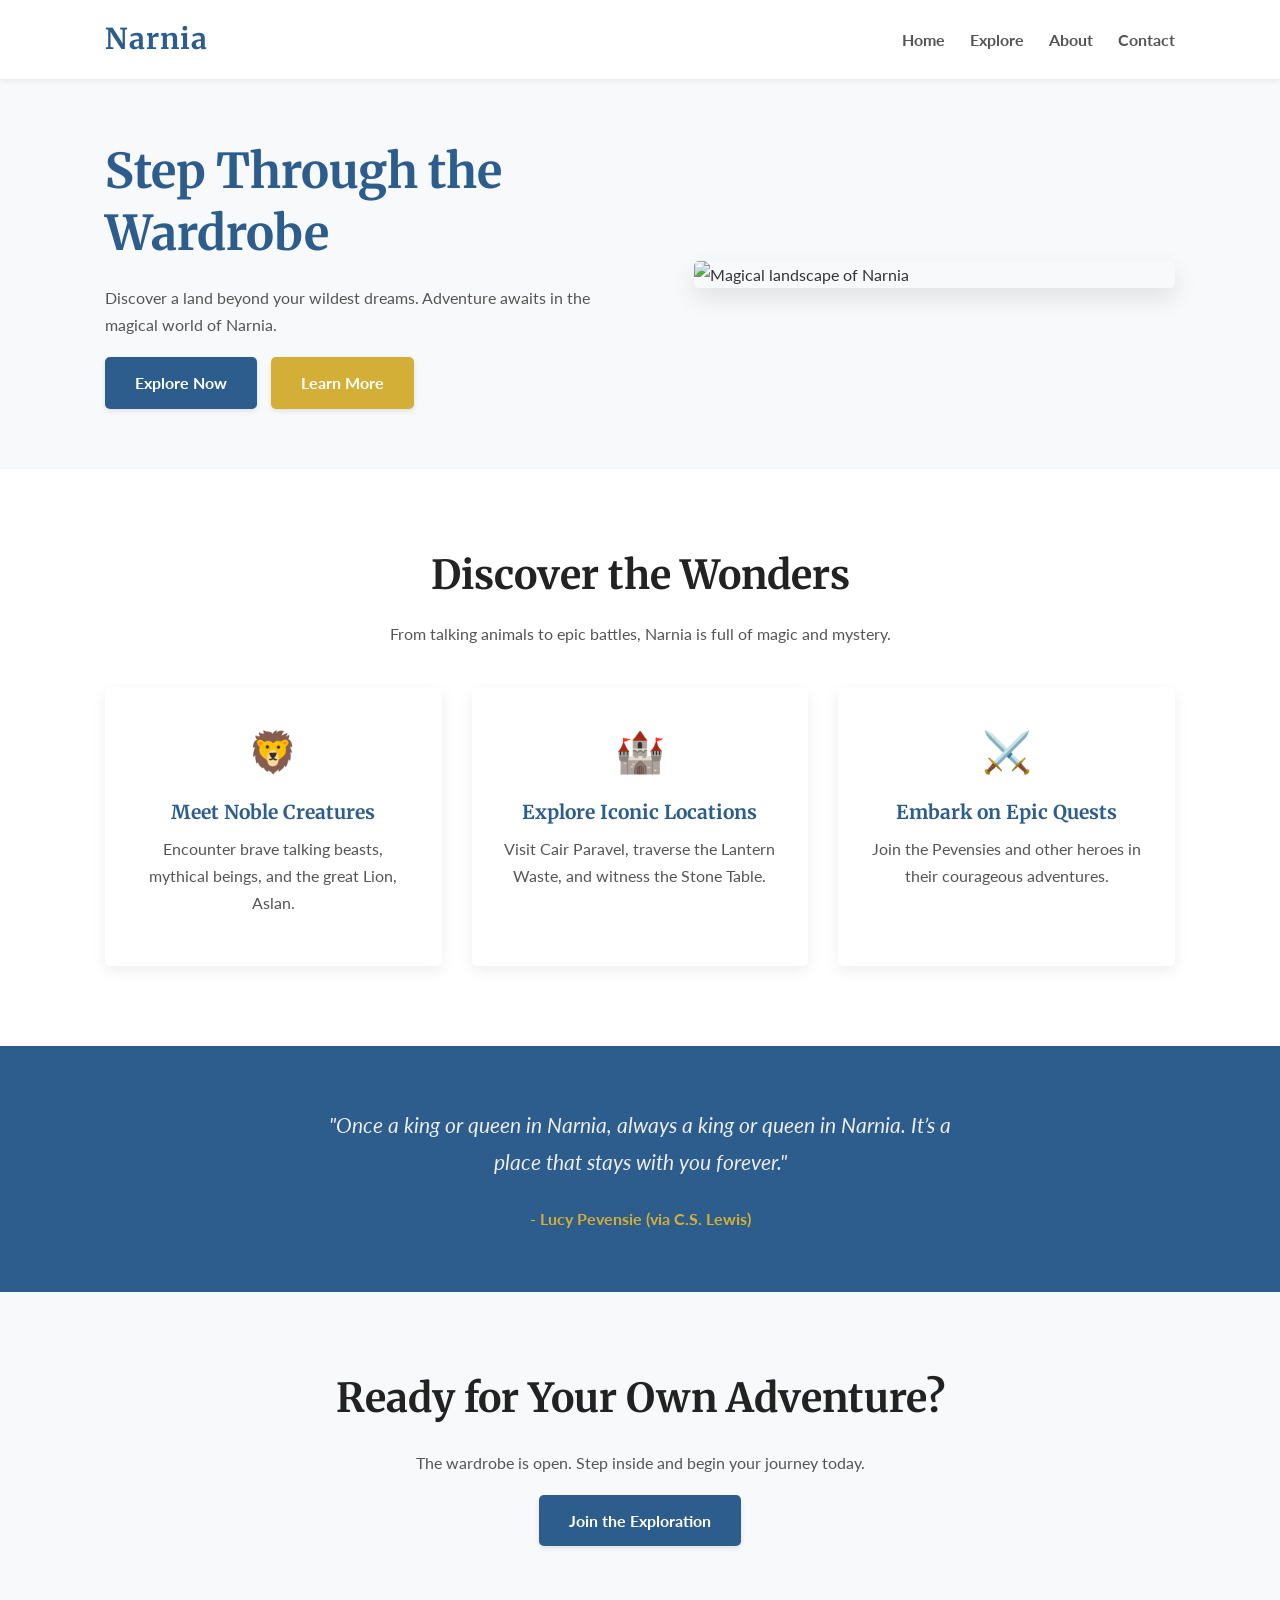
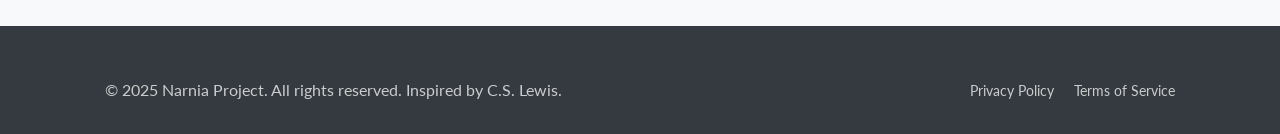
==== index.html @ adecb91d "update" ====
<!DOCTYPE html>
<html lang="en">
<head>
    <meta charset="UTF-8">
    <meta name="viewport" content="width=device-width, initial-scale=1.0">
    <title>Welcome to Narnia - Explore the Magic</title>

    <!-- Google Fonts -->
    <link rel="preconnect" href="https://fonts.googleapis.com">
    <link rel="preconnect" href="https://fonts.gstatic.com" crossorigin>
    <link href="https://fonts.googleapis.com/css2?family=Lato:wght@400;700&family=Merriweather:wght@400;700&display=swap" rel="stylesheet">

    <style>
        /* --- CSS Variables --- */
        :root {
            --primary-color: #2c5d8d; /* A deeper blue */
            --secondary-color: #d4af37; /* Gold accent */
            --light-bg: #f8f9fa;
            --dark-bg: #343a40;
            --text-color: #333;
            --light-text: #f8f9fa;
            --heading-font: 'Merriweather', serif;
            --body-font: 'Lato', sans-serif;
            --container-width: 1100px;
            --border-radius: 5px;
        }

        /* --- Basic Reset & Setup --- */
        * {
            margin: 0;
            padding: 0;
            box-sizing: border-box;
        }

        body {
            font-family: var(--body-font);
            line-height: 1.7;
            color: var(--text-color);
            background-color: #fff; /* Changed default bg to white */
        }

        .container {
            width: 90%;
            max-width: var(--container-width);
            margin: 0 auto;
            padding: 0 15px; /* Add some padding */
        }

        a {
            text-decoration: none;
            color: var(--primary-color);
            transition: color 0.3s ease;
        }
        a:hover {
            color: var(--secondary-color);
        }

        ul {
            list-style: none;
        }

        img {
            max-width: 100%;
            height: auto;
            display: block;
        }

        h1, h2, h3, h4 {
            margin-bottom: 1.2rem;
            font-family: var(--heading-font);
            font-weight: 700;
            line-height: 1.3;
            color: #222; /* Slightly darker headings */
        }

        h1 { font-size: 3rem; }
        h2 { font-size: 2.5rem; }
        h3 { font-size: 1.7rem; }
        h4 { font-size: 1.2rem; }

        p {
            margin-bottom: 1.2rem;
            color: #555;
        }

        .section {
            padding: 80px 0;
        }
        .section-bg {
            background-color: var(--light-bg);
        }

        /* --- Utility Classes --- */
        .text-center {
            text-align: center;
        }
        .text-light {
            color: var(--light-text) !important; /* Override other color rules */
        }
        .text-light p {
             color: #ddd; /* Lighter paragraph text on dark bg */
        }

        /* --- Buttons --- */
        .btn {
            display: inline-block;
            padding: 12px 30px;
            border: none;
            border-radius: var(--border-radius);
            cursor: pointer;
            text-align: center;
            font-weight: bold;
            font-size: 1rem;
            transition: background-color 0.3s ease, transform 0.2s ease, box-shadow 0.3s ease;
            box-shadow: 0 2px 5px rgba(0,0,0,0.1);
        }

        .btn-primary {
            background-color: var(--primary-color);
            color: #fff;
        }
        .btn-primary:hover {
            background-color: #1e4872; /* Darker shade of primary */
            color: #fff;
            transform: translateY(-2px);
            box-shadow: 0 4px 10px rgba(0,0,0,0.15);
        }

        .btn-secondary {
            background-color: var(--secondary-color);
            color: #fff;
        }
        .btn-secondary:hover {
            background-color: #b89b2e; /* Darker shade of secondary */
            color: #fff;
            transform: translateY(-2px);
            box-shadow: 0 4px 10px rgba(0,0,0,0.15);
        }


        /* --- Header --- */
        .header {
            background-color: #fff;
            padding: 15px 0;
            border-bottom: 1px solid #eee;
            position: sticky;
            top: 0;
            z-index: 1000;
            box-shadow: 0 2px 5px rgba(0,0,0,0.05);
        }

        .header .container { /* Target container specifically within header */
            display: flex;
            justify-content: space-between;
            align-items: center;
        }

        .logo {
            font-size: 1.8rem;
            font-weight: bold;
            font-family: var(--heading-font);
            color: var(--primary-color);
            letter-spacing: 1px;
        }

        .main-nav ul {
            display: flex;
        }

        .main-nav li {
            margin-left: 25px;
        }

        .main-nav a {
            color: #555;
            font-weight: bold;
            padding: 5px 0;
            position: relative; /* For underline effect */
        }

        .main-nav a::after { /* Underline hover effect */
            content: '';
            position: absolute;
            width: 0;
            height: 2px;
            bottom: -3px;
            left: 0;
            background-color: var(--primary-color);
            transition: width 0.3s ease;
        }

        .main-nav a:hover {
            color: var(--primary-color);
        }
        .main-nav a:hover::after {
            width: 100%;
        }

        /* --- Hero Section --- */
        .hero-section {
            background-color: var(--light-bg); /* Light background for contrast */
            padding: 60px 0;
            text-align: left;
        }
        .hero-container {
            display: flex;
            align-items: center;
            justify-content: space-between;
            gap: 50px; /* Increased gap */
        }
        .hero-content {
            flex: 1; /* Allow content to take available space */
            max-width: 50%;
        }
        .hero-content h1 {
             color: var(--primary-color); /* Make heading stand out */
        }
        .hero-visual {
            flex: 1;
            max-width: 45%;
            border-radius: var(--border-radius);
            overflow: hidden; /* Ensure image respects border radius */
            box-shadow: 0 10px 25px rgba(0,0,0,0.1);
        }
        .hero-visual img {
             width: 100%;
             height: auto;
             object-fit: cover; /* Cover the area nicely */
        }

        /* --- Features Section --- */
        .features-section {
            padding: 80px 0;
        }
        .features-grid {
            display: grid;
            grid-template-columns: repeat(auto-fit, minmax(250px, 1fr)); /* Responsive grid */
            gap: 30px;
            margin-top: 40px;
        }
        .feature-item {
            background-color: #fff;
            padding: 30px;
            border-radius: var(--border-radius);
            box-shadow: 0 5px 15px rgba(0,0,0,0.07);
            text-align: center;
            transition: transform 0.3s ease, box-shadow 0.3s ease;
        }
        .feature-item:hover {
            transform: translateY(-5px);
            box-shadow: 0 8px 20px rgba(0,0,0,0.1);
        }
        .feature-icon { /* Placeholder for icon */
            font-size: 2.5rem;
            color: var(--primary-color);
            margin-bottom: 15px;
            /* Replace with actual icons (e.g., Font Awesome <i> tags) */
        }
        .feature-item h4 {
            margin-bottom: 10px;
            color: var(--primary-color);
        }

        /* --- Testimonial Section --- */
        .testimonial-section {
            background-color: var(--primary-color);
            color: var(--light-text);
            padding: 60px 0;
            text-align: center;
        }
        .testimonial-content {
            max-width: 700px;
            margin: 0 auto;
        }
        .testimonial-content p {
            font-size: 1.3rem;
            font-style: italic;
            margin-bottom: 1.5rem;
            color: #eee; /* Slightly lighter than default light text */
            line-height: 1.8;
        }
        .testimonial-content cite {
            display: block;
            margin-top: 10px;
            font-style: normal;
            font-size: 1rem;
            font-weight: bold;
            color: var(--secondary-color); /* Use accent color */
        }

        /* --- Call to Action (CTA) Section --- */
        .cta-section {
            padding: 80px 0;
            text-align: center;
            background-color: var(--light-bg);
        }
        .cta-section h2 {
             margin-bottom: 25px;
        }


        /* --- Footer --- */
        .footer {
            padding: 50px 0 30px 0;
            background-color: var(--dark-bg);
            color: var(--light-text);
        }
        .footer .container {
            display: flex;
            justify-content: space-between;
            align-items: center;
            flex-wrap: wrap;
            gap: 20px;
        }
        .footer p {
            color: #ccc; /* Lighter grey for footer text */
            margin: 0;
        }
        .footer-links ul {
            display: flex;
        }
        .footer-links li {
            margin-left: 20px;
        }
        .footer-links a {
            color: #ccc;
            font-size: 0.9rem;
        }
        .footer-links a:hover {
            color: var(--secondary-color);
        }

        /* --- Responsiveness --- */
        @media (max-width: 992px) {
            h1 { font-size: 2.5rem; }
            h2 { font-size: 2rem; }
            .container { width: 95%; }
            .hero-content, .hero-visual {
                max-width: 100%;
                flex-basis: 100%; /* Ensure they stack */
            }
             .hero-visual {
                margin-top: 30px; /* Add space when stacked */
             }
        }

        @media (max-width: 768px) {
            .section { padding: 60px 0; }
            h1 { font-size: 2.2rem; }
            h2 { font-size: 1.8rem; }

            .header .container {
                 flex-direction: column;
                 gap: 10px;
            }
            .main-nav ul {
                 margin-top: 10px;
                 justify-content: center; /* Center nav items */
            }
             .main-nav li {
                margin-left: 15px;
                margin-right: 15px; /* Add right margin for spacing */
             }

            .hero-container {
                flex-direction: column;
                text-align: center; /* Center text when stacked */
            }
            .hero-content {
                 max-width: 100%;
            }

            .features-grid {
                grid-template-columns: 1fr; /* Stack feature items */
            }

            .footer .container {
                flex-direction: column;
                text-align: center;
                gap: 15px;
            }
            .footer-links ul {
                justify-content: center;
                 margin-top: 10px;
            }
             .footer-links li {
                 margin-left: 10px;
                 margin-right: 10px;
             }
        }

         @media (max-width: 576px) {
              body { font-size: 15px; } /* Adjust base font size */
              h1 { font-size: 2rem; }
              h2 { font-size: 1.6rem; }
              h3 { font-size: 1.4rem; }
              .btn {
                   padding: 10px 20px;
                   font-size: 0.9rem;
              }
              .main-nav li {
                    margin-left: 10px;
                    margin-right: 10px;
              }
         }

    </style>
</head>
<body>

    <!-- Header -->
    <header class="header">
        <div class="container">
            <a href="#" class="logo">Narnia</a>
            <nav class="main-nav">
                <ul>
                    <li><a href="#home">Home</a></li>
                    <li><a href="#features">Explore</a></li>
                    <li><a href="#about">About</a></li> <!-- Added About Link -->
                    <li><a href="#contact">Contact</a></li>
                </ul>
            </nav>
        </div>
    </header>

    <!-- Hero Section -->
    <section id="home" class="hero-section">
        <div class="container hero-container">
            <div class="hero-content">
                <h1>Step Through the Wardrobe</h1>
                <p>Discover a land beyond your wildest dreams. Adventure awaits in the magical world of Narnia.</p>
                <a href="#features" class="btn btn-primary">Explore Now</a>
                <a href="#about" class="btn btn-secondary" style="margin-left: 10px;">Learn More</a> <!-- Added secondary button -->
            </div>
            <div class="hero-visual">
                <!-- IMPORTANT: Replace this placeholder with your actual Narnia-themed image -->
                <img src="https://i.pinimg.com/736x/f9/62/e6/f962e6d13e5e8ff2f161b519731a56af.jpg" alt="Magical landscape of Narnia">
            </div>
        </div>
    </section>

    <!-- Features Section -->
    <section id="features" class="features-section section">
        <div class="container text-center">
            <h2>Discover the Wonders</h2>
            <p>From talking animals to epic battles, Narnia is full of magic and mystery.</p>
            <div class="features-grid">
                <div class="feature-item">
                    <div class="feature-icon">🦁</div> <!-- Placeholder icon -->
                    <h4>Meet Noble Creatures</h4>
                    <p>Encounter brave talking beasts, mythical beings, and the great Lion, Aslan.</p>
                </div>
                <div class="feature-item">
                    <div class="feature-icon">🏰</div> <!-- Placeholder icon -->
                    <h4>Explore Iconic Locations</h4>
                    <p>Visit Cair Paravel, traverse the Lantern Waste, and witness the Stone Table.</p>
                </div>
                <div class="feature-item">
                    <div class="feature-icon">⚔️</div> <!-- Placeholder icon -->
                    <h4>Embark on Epic Quests</h4>
                    <p>Join the Pevensies and other heroes in their courageous adventures.</p>
                </div>
            </div>
        </div>
    </section>

    <!-- Testimonial Section -->
    <section id="about" class="testimonial-section section"> <!-- Added ID for nav -->
        <div class="container testimonial-content">
            <p>"Once a king or queen in Narnia, always a king or queen in Narnia. It’s a place that stays with you forever."</p>
            <cite>- Lucy Pevensie (via C.S. Lewis)</cite> <!-- More thematic quote -->
        </div>
    </section>

     <!-- Call to Action Section -->
    <section id="contact" class="cta-section section section-bg"> <!-- Added ID for nav -->
        <div class="container text-center">
            <h2>Ready for Your Own Adventure?</h2>
            <p>The wardrobe is open. Step inside and begin your journey today.</p>
            <a href="#" class="btn btn-primary btn-lg">Join the Exploration</a> <!-- Larger button maybe? -->
        </div>
    </section>


    <!-- Footer -->
    <footer class="footer">
        <div class="container">
            <p>© 2025 Narnia Project. All rights reserved. Inspired by C.S. Lewis.</p>
            <div class="footer-links">
                 <ul>
                    <li><a href="#">Privacy Policy</a></li>
                    <li><a href="#">Terms of Service</a></li>
                </ul>
            </div>
        </div>
    </footer>

</body>
</html>
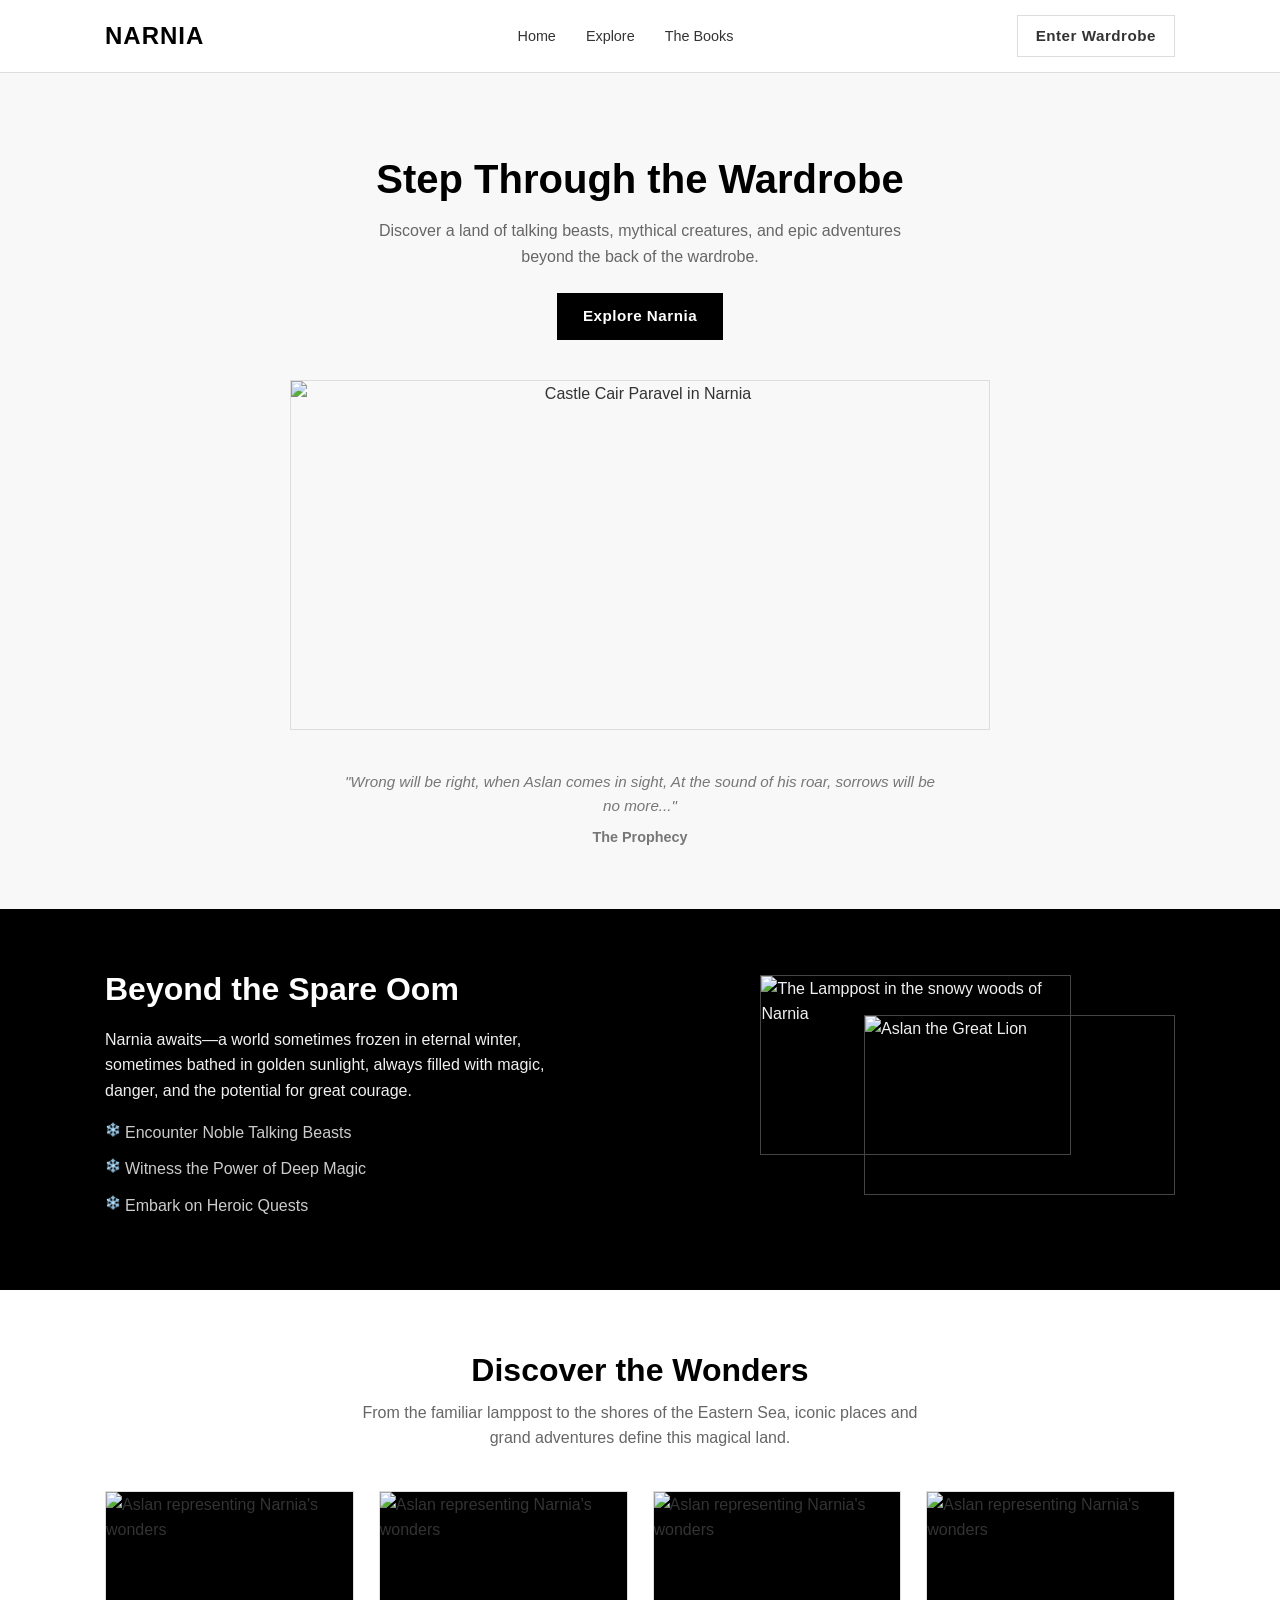
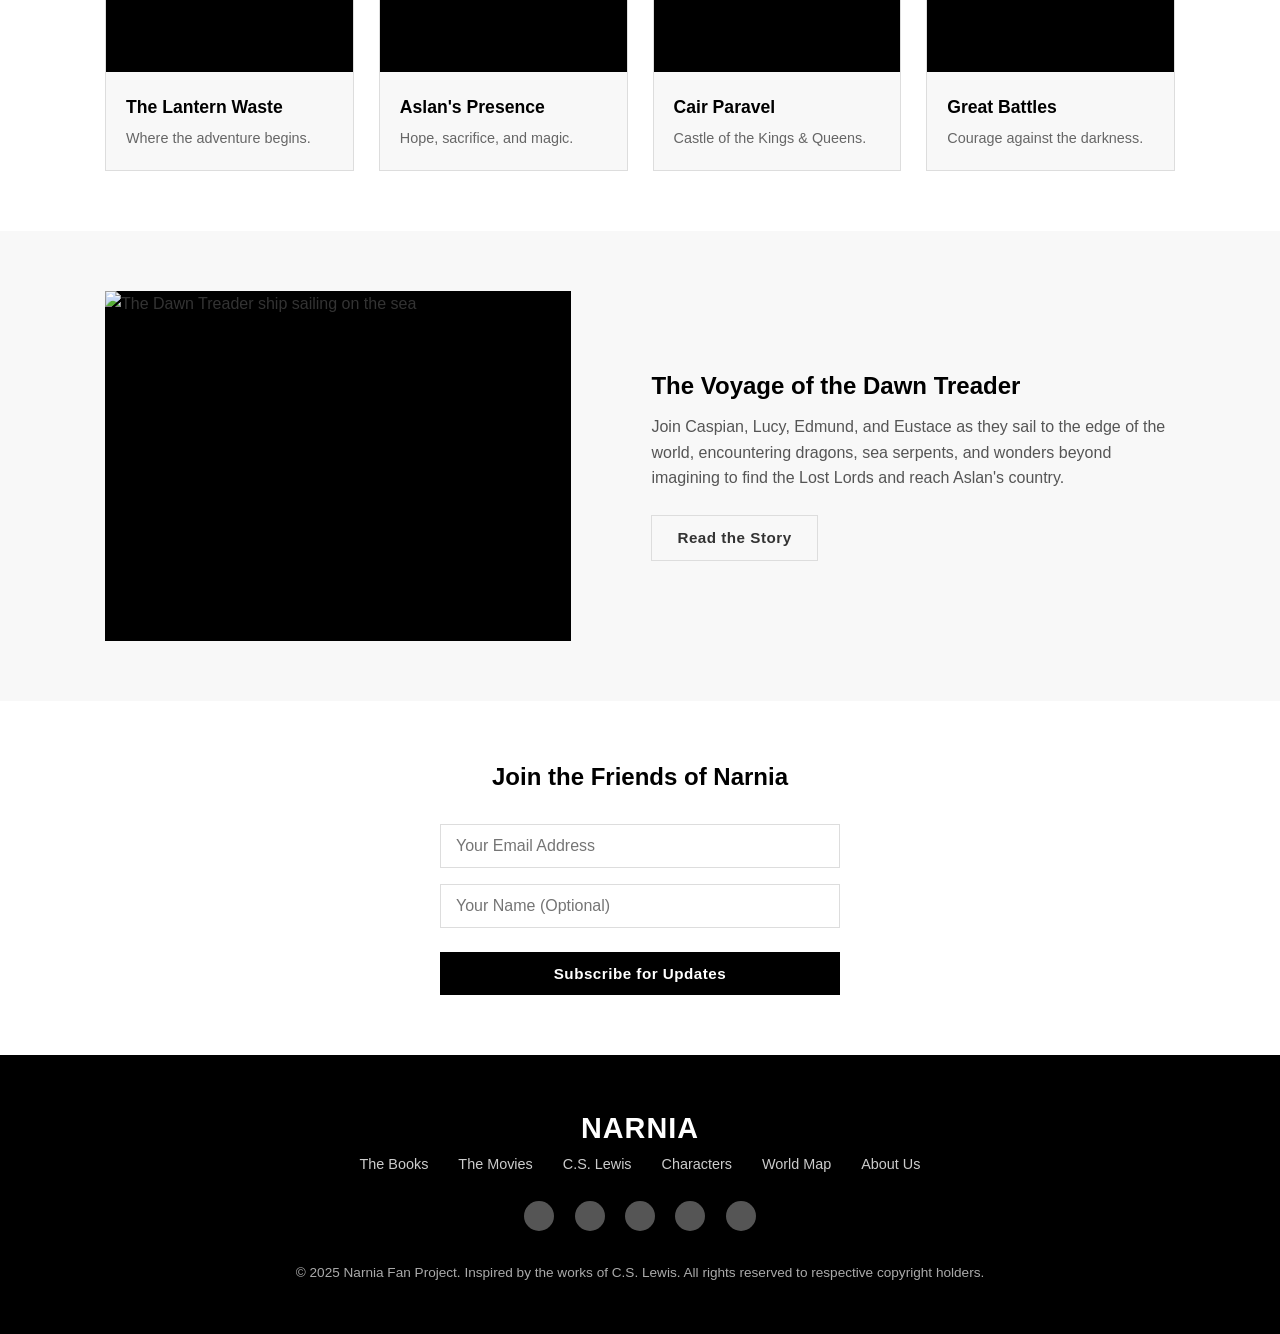
==== commit fc12b17f: "update" ====
--- a/index.html
+++ b/index.html
@@ -3,26 +3,23 @@
 <head>
     <meta charset="UTF-8">
     <meta name="viewport" content="width=device-width, initial-scale=1.0">
-    <title>Welcome to Narnia - Explore the Magic</title>
-
-    <!-- Google Fonts -->
-    <link rel="preconnect" href="https://fonts.googleapis.com">
-    <link rel="preconnect" href="https://fonts.gstatic.com" crossorigin>
-    <link href="https://fonts.googleapis.com/css2?family=Lato:wght@400;700&family=Merriweather:wght@400;700&display=swap" rel="stylesheet">
-
+    <title>Narnia - Step Through the Wardrobe</title>
+
+    <!-- Using a simple Sans-Serif Font Stack -->
     <style>
-        /* --- CSS Variables --- */
+        /* --- CSS Variables (Wireframe Based) --- */
         :root {
-            --primary-color: #2c5d8d; /* A deeper blue */
-            --secondary-color: #d4af37; /* Gold accent */
-            --light-bg: #f8f9fa;
-            --dark-bg: #343a40;
-            --text-color: #333;
-            --light-text: #f8f9fa;
-            --heading-font: 'Merriweather', serif;
-            --body-font: 'Lato', sans-serif;
+            --primary-color: #000000; /* Black */
+            --secondary-color: #ffffff; /* White */
+            --light-bg: #f8f8f8; /* Very light grey */
+            --dark-bg: #000000; /* Black */
+            --text-color: #333333; /* Dark grey text on light bg */
+            --light-text: #f0f0f0; /* Light grey text on dark bg */
+            --border-color: #dddddd; /* Light border color */
+            /* Removed --placeholder-bg as it's less needed now */
+            --body-font: -apple-system, BlinkMacSystemFont, "Segoe UI", Roboto, Helvetica, Arial, sans-serif, "Apple Color Emoji", "Segoe UI Emoji", "Segoe UI Symbol"; /* System font stack */
             --container-width: 1100px;
-            --border-radius: 5px;
+            --border-radius: 0px; /* Square corners */
         }
 
         /* --- Basic Reset & Setup --- */
@@ -34,374 +31,237 @@
 
         body {
             font-family: var(--body-font);
-            line-height: 1.7;
+            line-height: 1.6;
             color: var(--text-color);
-            background-color: #fff; /* Changed default bg to white */
+            background-color: var(--secondary-color); /* Default white bg */
+            font-size: 16px;
         }
 
         .container {
             width: 90%;
             max-width: var(--container-width);
             margin: 0 auto;
-            padding: 0 15px; /* Add some padding */
+            padding: 0 15px;
         }
 
         a {
             text-decoration: none;
             color: var(--primary-color);
-            transition: color 0.3s ease;
+            transition: opacity 0.3s ease;
         }
         a:hover {
-            color: var(--secondary-color);
+            opacity: 0.7;
         }
 
         ul {
             list-style: none;
         }
 
-        img {
+        img { /* Basic image styling */
             max-width: 100%;
-            height: auto;
-            display: block;
-        }
+            height: auto; /* Maintain aspect ratio by default */
+            display: block; /* Remove extra space below images */
+        }
+
+        /* Style for images meant to cover their container */
+        .img-cover {
+            width: 100%;
+            height: 100%;
+            object-fit: cover; /* Cover the container, cropping if needed */
+        }
+
 
         h1, h2, h3, h4 {
-            margin-bottom: 1.2rem;
-            font-family: var(--heading-font);
-            font-weight: 700;
+            margin-bottom: 1rem;
+            font-weight: 600; /* Slightly less bold than default */
             line-height: 1.3;
-            color: #222; /* Slightly darker headings */
-        }
-
-        h1 { font-size: 3rem; }
-        h2 { font-size: 2.5rem; }
-        h3 { font-size: 1.7rem; }
-        h4 { font-size: 1.2rem; }
+            color: var(--primary-color); /* Default to black */
+        }
+
+        h1 { font-size: 2.5rem; }
+        h2 { font-size: 2rem; }
+        h3 { font-size: 1.5rem; }
+        h4 { font-size: 1.1rem; }
 
         p {
-            margin-bottom: 1.2rem;
-            color: #555;
+            margin-bottom: 1rem;
+            color: #555; /* Slightly lighter grey for paragraphs */
         }
 
         .section {
-            padding: 80px 0;
-        }
-        .section-bg {
-            background-color: var(--light-bg);
-        }
+            padding: 60px 0; /* Consistent padding */
+            overflow: hidden; /* Prevent potential overlap issues with absolute positioning */
+        }
+        .section-dark {
+            background-color: var(--dark-bg);
+            color: var(--light-text);
+        }
+        .section-dark h1, .section-dark h2, .section-dark h3, .section-dark h4 {
+            color: var(--secondary-color);
+        }
+         .section-dark p {
+             color: var(--light-text);
+         }
+         .section-light {
+              background-color: var(--light-bg);
+         }
+
 
         /* --- Utility Classes --- */
-        .text-center {
-            text-align: center;
-        }
-        .text-light {
-            color: var(--light-text) !important; /* Override other color rules */
-        }
-        .text-light p {
-             color: #ddd; /* Lighter paragraph text on dark bg */
-        }
+        .text-center { text-align: center; }
+        .d-flex { display: flex; }
+        .justify-between { justify-content: space-between; }
+        .align-center { align-items: center; }
+        .gap-2 { gap: 2rem; }
+        .gap-1 { gap: 1rem; }
 
         /* --- Buttons --- */
         .btn {
-            display: inline-block;
-            padding: 12px 30px;
-            border: none;
-            border-radius: var(--border-radius);
-            cursor: pointer;
-            text-align: center;
-            font-weight: bold;
-            font-size: 1rem;
-            transition: background-color 0.3s ease, transform 0.2s ease, box-shadow 0.3s ease;
-            box-shadow: 0 2px 5px rgba(0,0,0,0.1);
-        }
-
-        .btn-primary {
-            background-color: var(--primary-color);
-            color: #fff;
-        }
-        .btn-primary:hover {
-            background-color: #1e4872; /* Darker shade of primary */
-            color: #fff;
-            transform: translateY(-2px);
-            box-shadow: 0 4px 10px rgba(0,0,0,0.15);
-        }
-
-        .btn-secondary {
-            background-color: var(--secondary-color);
-            color: #fff;
-        }
-        .btn-secondary:hover {
-            background-color: #b89b2e; /* Darker shade of secondary */
-            color: #fff;
-            transform: translateY(-2px);
-            box-shadow: 0 4px 10px rgba(0,0,0,0.15);
-        }
-
+            display: inline-block; padding: 10px 25px; border: 1px solid transparent;
+            border-radius: var(--border-radius); cursor: pointer; text-align: center;
+            font-weight: 600; font-size: 0.95rem;
+            transition: background-color 0.3s ease, color 0.3s ease, border-color 0.3s ease, opacity 0.3s ease;
+            letter-spacing: 0.5px;
+        }
+        .btn-dark { background-color: var(--primary-color); color: var(--secondary-color); border-color: var(--primary-color); }
+        .btn-dark:hover { opacity: 0.85; color: var(--secondary-color); }
+        .btn-outline { background-color: transparent; color: var(--text-color); border: 1px solid var(--border-color); }
+        .btn-outline:hover { background-color: var(--light-bg); border-color: #aaa; color: var(--primary-color); }
+         .btn-header { background-color: transparent; color: var(--text-color); border: 1px solid var(--border-color); padding: 8px 18px; }
+         .btn-header:hover { background-color: var(--light-bg); border-color: #aaa; color: var(--primary-color); }
 
         /* --- Header --- */
-        .header {
-            background-color: #fff;
-            padding: 15px 0;
-            border-bottom: 1px solid #eee;
-            position: sticky;
-            top: 0;
-            z-index: 1000;
-            box-shadow: 0 2px 5px rgba(0,0,0,0.05);
-        }
-
-        .header .container { /* Target container specifically within header */
-            display: flex;
-            justify-content: space-between;
-            align-items: center;
-        }
-
-        .logo {
-            font-size: 1.8rem;
-            font-weight: bold;
-            font-family: var(--heading-font);
-            color: var(--primary-color);
-            letter-spacing: 1px;
-        }
-
-        .main-nav ul {
-            display: flex;
-        }
-
-        .main-nav li {
-            margin-left: 25px;
-        }
-
-        .main-nav a {
-            color: #555;
-            font-weight: bold;
-            padding: 5px 0;
-            position: relative; /* For underline effect */
-        }
-
-        .main-nav a::after { /* Underline hover effect */
-            content: '';
+        .header { background-color: var(--secondary-color); padding: 15px 0; border-bottom: 1px solid var(--border-color); }
+        .header .container { display: flex; justify-content: space-between; align-items: center; }
+        .logo { font-size: 1.5rem; font-weight: 600; color: var(--primary-color); letter-spacing: 1px; text-transform: uppercase; }
+        .main-nav ul { display: flex; }
+        .main-nav li { margin-left: 30px; }
+        .main-nav a { color: var(--text-color); font-weight: 500; font-size: 0.9rem; padding-bottom: 5px; }
+        .main-nav a:hover { color: var(--primary-color); opacity: 1; }
+
+        /* --- Hero Section (Section 1) --- */
+        .hero-section { background-color: var(--light-bg); padding: 80px 0 60px 0; text-align: center; }
+        .hero-section h1 { margin-bottom: 0.8rem; }
+        .hero-section .subtitle { max-width: 550px; margin: 0 auto 1.5rem auto; color: #666; font-size: 1rem; }
+        .hero-image-container { /* Changed from hero-placeholder */
+             width: 80%; max-width: 700px;
+             height: 350px; /* Adjusted height for image aspect ratio */
+             margin: 2.5rem auto;
+             overflow: hidden; /* Ensure image cover respects container */
+             border: 1px solid var(--border-color); /* Keep border from wireframe */
+        }
+        .hero-quote { font-style: italic; color: #777; max-width: 600px; margin: 2rem auto 0 auto; font-size: 0.95rem; }
+        .hero-quote cite { display: block; margin-top: 0.5rem; font-style: normal; font-weight: 600; font-size: 0.9rem; }
+
+        /* --- Section 2 (Dark Background) --- */
+        .value-prop-dark { align-items: center; }
+        .value-prop-dark-content { flex-basis: 50%; padding-right: 3rem; }
+        .value-prop-dark-content ul { list-style: none; padding-left: 0; margin-top: 1rem; color: #ccc; }
+        .value-prop-dark-content li { margin-bottom: 0.7rem; padding-left: 20px; position: relative; }
+        .value-prop-dark-content li::before { content: '❄️'; position: absolute; left: 0; top: 0; font-size: 0.8em; }
+        .value-prop-dark-visuals { flex-basis: 50%; position: relative; height: 250px; }
+        /* Keep the overlap containers for positioning */
+        .overlap-image-container {
             position: absolute;
-            width: 0;
-            height: 2px;
-            bottom: -3px;
-            left: 0;
-            background-color: var(--primary-color);
-            transition: width 0.3s ease;
-        }
-
-        .main-nav a:hover {
-            color: var(--primary-color);
-        }
-        .main-nav a:hover::after {
-            width: 100%;
-        }
-
-        /* --- Hero Section --- */
-        .hero-section {
-            background-color: var(--light-bg); /* Light background for contrast */
-            padding: 60px 0;
-            text-align: left;
-        }
-        .hero-container {
-            display: flex;
-            align-items: center;
-            justify-content: space-between;
-            gap: 50px; /* Increased gap */
-        }
-        .hero-content {
-            flex: 1; /* Allow content to take available space */
-            max-width: 50%;
-        }
-        .hero-content h1 {
-             color: var(--primary-color); /* Make heading stand out */
-        }
-        .hero-visual {
-            flex: 1;
-            max-width: 45%;
-            border-radius: var(--border-radius);
-            overflow: hidden; /* Ensure image respects border radius */
-            box-shadow: 0 10px 25px rgba(0,0,0,0.1);
-        }
-        .hero-visual img {
-             width: 100%;
-             height: auto;
-             object-fit: cover; /* Cover the area nicely */
-        }
-
-        /* --- Features Section --- */
-        .features-section {
-            padding: 80px 0;
-        }
-        .features-grid {
-            display: grid;
-            grid-template-columns: repeat(auto-fit, minmax(250px, 1fr)); /* Responsive grid */
-            gap: 30px;
-            margin-top: 40px;
-        }
-        .feature-item {
-            background-color: #fff;
-            padding: 30px;
-            border-radius: var(--border-radius);
-            box-shadow: 0 5px 15px rgba(0,0,0,0.07);
-            text-align: center;
-            transition: transform 0.3s ease, box-shadow 0.3s ease;
-        }
-        .feature-item:hover {
-            transform: translateY(-5px);
-            box-shadow: 0 8px 20px rgba(0,0,0,0.1);
-        }
-        .feature-icon { /* Placeholder for icon */
-            font-size: 2.5rem;
-            color: var(--primary-color);
-            margin-bottom: 15px;
-            /* Replace with actual icons (e.g., Font Awesome <i> tags) */
-        }
-        .feature-item h4 {
-            margin-bottom: 10px;
-            color: var(--primary-color);
-        }
-
-        /* --- Testimonial Section --- */
-        .testimonial-section {
-            background-color: var(--primary-color);
-            color: var(--light-text);
-            padding: 60px 0;
-            text-align: center;
-        }
-        .testimonial-content {
-            max-width: 700px;
-            margin: 0 auto;
-        }
-        .testimonial-content p {
-            font-size: 1.3rem;
-            font-style: italic;
-            margin-bottom: 1.5rem;
-            color: #eee; /* Slightly lighter than default light text */
-            line-height: 1.8;
-        }
-        .testimonial-content cite {
-            display: block;
-            margin-top: 10px;
-            font-style: normal;
-            font-size: 1rem;
-            font-weight: bold;
-            color: var(--secondary-color); /* Use accent color */
-        }
-
-        /* --- Call to Action (CTA) Section --- */
-        .cta-section {
-            padding: 80px 0;
-            text-align: center;
-            background-color: var(--light-bg);
-        }
-        .cta-section h2 {
-             margin-bottom: 25px;
-        }
-
+            width: 60%; height: 180px;
+            overflow: hidden; /* Clip the image */
+            border: 1px solid #444; /* Keep border for visibility */
+        }
+        .overlap-image-1 { top: 0; right: 20%; z-index: 1; }
+        .overlap-image-2 { top: 40px; right: 0; z-index: 0; }
+
+        /* --- Section 3 (Features Grid) --- */
+        .features-section { background-color: var(--secondary-color); text-align: center; }
+        .features-section .subtitle { max-width: 600px; margin: -0.5rem auto 2.5rem auto; color: #666; }
+        .features-grid { display: grid; grid-template-columns: repeat(4, 1fr); gap: 25px; }
+        .feature-item { background-color: var(--light-bg); padding: 0; text-align: left; border: 1px solid var(--border-color); }
+        .feature-icon-container { /* Replaces feature-icon-placeholder */
+             width: 100%; height: 180px;
+             margin-bottom: 1.5rem;
+             overflow: hidden; /* Ensure image cover works */
+             background-color: var(--primary-color); /* Keep black bg behind image */
+        }
+        /* Removed .feature-icon-inner styles */
+        .feature-item-content { padding: 0 20px 20px 20px; }
+        .feature-item h4 { margin-bottom: 0.5rem; font-size: 1.1rem; }
+        .feature-item p { font-size: 0.9rem; color: #666; margin-bottom: 0; }
+
+        /* --- Section 4 (Image Left, Text Right) --- */
+        .feature-detailed { align-items: center; background-color: var(--light-bg); }
+        .feature-detailed-visual {
+            flex-basis: 45%;
+            height: 350px; /* Maintain container height */
+            overflow: hidden; /* Ensure image cover works */
+            background-color: var(--primary-color); /* Keep black bg */
+        }
+        /* Removed styles for the inner placeholder div */
+        .feature-detailed-content { flex-basis: 55%; padding-left: 3rem; }
+        .feature-detailed-content h3 { margin-bottom: 0.8rem; }
+        .feature-detailed-content p { margin-bottom: 1.5rem; }
+
+        /* --- Section 5 (Form) --- */
+        .form-section { background-color: var(--secondary-color); text-align: center; }
+        .form-section h3 { margin-bottom: 2rem; }
+        .signup-form { max-width: 400px; margin: 0 auto; }
+        .form-group { margin-bottom: 1rem; }
+        .form-group input[type="email"],
+        .form-group input[type="password"],
+        .form-group input[type="text"] {
+            width: 100%; padding: 12px 15px; border: 1px solid var(--border-color);
+            border-radius: var(--border-radius); font-size: 1rem; background-color: var(--secondary-color);
+        }
+        .signup-form .btn-dark { width: 100%; padding: 12px; margin-top: 0.5rem; }
 
         /* --- Footer --- */
-        .footer {
-            padding: 50px 0 30px 0;
-            background-color: var(--dark-bg);
-            color: var(--light-text);
-        }
-        .footer .container {
-            display: flex;
-            justify-content: space-between;
-            align-items: center;
-            flex-wrap: wrap;
-            gap: 20px;
-        }
-        .footer p {
-            color: #ccc; /* Lighter grey for footer text */
-            margin: 0;
-        }
-        .footer-links ul {
-            display: flex;
-        }
-        .footer-links li {
-            margin-left: 20px;
-        }
-        .footer-links a {
-            color: #ccc;
-            font-size: 0.9rem;
-        }
-        .footer-links a:hover {
-            color: var(--secondary-color);
-        }
+        .footer { padding: 50px 0; background-color: var(--dark-bg); color: var(--light-text); text-align: center; }
+        .footer .logo { color: var(--secondary-color); margin-bottom: 1.5rem; font-size: 1.8rem; }
+        .footer-links ul { display: flex; justify-content: center; flex-wrap: wrap; gap: 15px 30px; margin-bottom: 1.5rem; }
+        .footer-links a { color: #ccc; font-size: 0.9rem; font-weight: 500; }
+        .footer-links a:hover { color: var(--secondary-color); opacity: 1; }
+        .footer-social-placeholders { margin-bottom: 1.5rem; }
+        .circle-placeholder { display: inline-block; width: 30px; height: 30px; background-color: #555; border-radius: 50%; margin: 0 8px; }
+        .footer-copyright p { color: #aaa; font-size: 0.85rem; margin-bottom: 0; }
 
         /* --- Responsiveness --- */
         @media (max-width: 992px) {
-            h1 { font-size: 2.5rem; }
-            h2 { font-size: 2rem; }
+            h1 { font-size: 2.2rem; } h2 { font-size: 1.8rem; } h3 { font-size: 1.4rem; }
             .container { width: 95%; }
-            .hero-content, .hero-visual {
-                max-width: 100%;
-                flex-basis: 100%; /* Ensure they stack */
-            }
-             .hero-visual {
-                margin-top: 30px; /* Add space when stacked */
-             }
+            .features-grid { grid-template-columns: repeat(2, 1fr); }
+            .value-prop-dark, .feature-detailed { flex-direction: column; text-align: center; }
+            .value-prop-dark-content, .feature-detailed-content { padding-right: 0; padding-left: 0; flex-basis: 100%; }
+            .value-prop-dark-visuals { margin-top: 2rem; height: 200px; width: 80%; margin-left: auto; margin-right: auto; }
+             /* Adjust overlap container size */
+            .overlap-image-container { width: 55%; height: 150px; position: relative; margin: 0 auto 10px auto; top: auto; right: auto; /* Stack them */ }
+            .overlap-image-1 { z-index: 0; }
+            .overlap-image-2 { top: 0; }
+
+            .feature-detailed .container { flex-direction: column; width: 100%; padding: 0 15px; }
+            .feature-detailed-visual { flex-basis: 100%; order: -1; margin-bottom: 2rem; max-width: 400px; margin-left: auto; margin-right: auto; height: 300px; }
+            .feature-detailed-content { padding-left: 0; flex-basis: 100%; text-align: center; }
         }
 
         @media (max-width: 768px) {
-            .section { padding: 60px 0; }
-            h1 { font-size: 2.2rem; }
-            h2 { font-size: 1.8rem; }
-
-            .header .container {
-                 flex-direction: column;
-                 gap: 10px;
-            }
-            .main-nav ul {
-                 margin-top: 10px;
-                 justify-content: center; /* Center nav items */
-            }
-             .main-nav li {
-                margin-left: 15px;
-                margin-right: 15px; /* Add right margin for spacing */
-             }
-
-            .hero-container {
-                flex-direction: column;
-                text-align: center; /* Center text when stacked */
-            }
-            .hero-content {
-                 max-width: 100%;
-            }
-
-            .features-grid {
-                grid-template-columns: 1fr; /* Stack feature items */
-            }
-
-            .footer .container {
-                flex-direction: column;
-                text-align: center;
-                gap: 15px;
-            }
-            .footer-links ul {
-                justify-content: center;
-                 margin-top: 10px;
-            }
-             .footer-links li {
-                 margin-left: 10px;
-                 margin-right: 10px;
-             }
+             .section { padding: 50px 0; }
+             h1 { font-size: 2rem; } h2 { font-size: 1.6rem; } h3 { font-size: 1.3rem; }
+             .header .container { flex-direction: column; gap: 15px; }
+             .main-nav ul { justify-content: center; flex-wrap: wrap; gap: 10px 20px; margin-top: 0; }
+             .main-nav li { margin-left: 0; }
+             .header .btn-header { margin-top: 10px; }
+             .hero-image-container { height: 250px; } /* Adjust hero image height */
+             .feature-icon-container { height: 150px; } /* Adjust feature icon height */
+             .feature-detailed-visual { height: 250px; } /* Adjust detailed feature height */
         }
 
          @media (max-width: 576px) {
-              body { font-size: 15px; } /* Adjust base font size */
-              h1 { font-size: 2rem; }
-              h2 { font-size: 1.6rem; }
-              h3 { font-size: 1.4rem; }
-              .btn {
-                   padding: 10px 20px;
-                   font-size: 0.9rem;
-              }
-              .main-nav li {
-                    margin-left: 10px;
-                    margin-right: 10px;
-              }
+              body { font-size: 15px; }
+              h1 { font-size: 1.8rem; } h2 { font-size: 1.5rem; } h3 { font-size: 1.2rem; }
+              .btn { padding: 8px 18px; font-size: 0.9rem; }
+              .features-grid { grid-template-columns: 1fr; }
+              .value-prop-dark-visuals { height: auto; } /* Let height be determined by stacked images */
+              .overlap-image-container { height: 120px; width: 70%; } /* Adjust overlap size */
+              .feature-detailed-visual { height: 200px; } /* Adjust detailed feature height */
+              .footer-links ul { gap: 10px 15px; }
+              .circle-placeholder { width: 25px; height: 25px; margin: 0 5px; }
          }
 
     </style>
@@ -411,86 +271,168 @@
     <!-- Header -->
     <header class="header">
         <div class="container">
-            <a href="#" class="logo">Narnia</a>
+            <a href="#" class="logo">NARNIA</a>
             <nav class="main-nav">
                 <ul>
-                    <li><a href="#home">Home</a></li>
+                    <li><a href="#hero">Home</a></li>
                     <li><a href="#features">Explore</a></li>
-                    <li><a href="#about">About</a></li> <!-- Added About Link -->
-                    <li><a href="#contact">Contact</a></li>
+                    <li><a href="#stories">The Books</a></li>
                 </ul>
             </nav>
+            <a href="#signup" class="btn btn-header">Enter Wardrobe</a>
         </div>
     </header>
 
-    <!-- Hero Section -->
-    <section id="home" class="hero-section">
-        <div class="container hero-container">
-            <div class="hero-content">
+    <main>
+
+        <!-- Hero Section (Section 1) -->
+        <section id="hero" class="hero-section section">
+            <div class="container">
                 <h1>Step Through the Wardrobe</h1>
-                <p>Discover a land beyond your wildest dreams. Adventure awaits in the magical world of Narnia.</p>
-                <a href="#features" class="btn btn-primary">Explore Now</a>
-                <a href="#about" class="btn btn-secondary" style="margin-left: 10px;">Learn More</a> <!-- Added secondary button -->
-            </div>
-            <div class="hero-visual">
-                <!-- IMPORTANT: Replace this placeholder with your actual Narnia-themed image -->
-                <img src="https://i.pinimg.com/736x/f9/62/e6/f962e6d13e5e8ff2f161b519731a56af.jpg" alt="Magical landscape of Narnia">
-            </div>
-        </div>
-    </section>
-
-    <!-- Features Section -->
-    <section id="features" class="features-section section">
-        <div class="container text-center">
-            <h2>Discover the Wonders</h2>
-            <p>From talking animals to epic battles, Narnia is full of magic and mystery.</p>
-            <div class="features-grid">
-                <div class="feature-item">
-                    <div class="feature-icon">🦁</div> <!-- Placeholder icon -->
-                    <h4>Meet Noble Creatures</h4>
-                    <p>Encounter brave talking beasts, mythical beings, and the great Lion, Aslan.</p>
+                <p class="subtitle">Discover a land of talking beasts, mythical creatures, and epic adventures beyond the back of the wardrobe.</p>
+                <a href="#features" class="btn btn-dark">Explore Narnia</a>
+                <!-- Replaced placeholder div with image container -->
+                <div class="hero-image-container">
+                    <img src="https://i.pinimg.com/736x/e2/2f/1c/e22f1c6eb19d45e4a51a569fa11b3687.jpg" alt="Castle Cair Paravel in Narnia" class="img-cover">
                 </div>
-                <div class="feature-item">
-                    <div class="feature-icon">🏰</div> <!-- Placeholder icon -->
-                    <h4>Explore Iconic Locations</h4>
-                    <p>Visit Cair Paravel, traverse the Lantern Waste, and witness the Stone Table.</p>
+                <blockquote class="hero-quote">
+                    "Wrong will be right, when Aslan comes in sight, At the sound of his roar, sorrows will be no more..."
+                    <cite>The Prophecy</cite>
+                </blockquote>
+            </div>
+        </section>
+
+        <!-- Section 2 (Dark Background) -->
+        <section class="section section-dark">
+            <div class="container d-flex value-prop-dark gap-2">
+                <div class="value-prop-dark-content">
+                    <h2>Beyond the Spare Oom</h2>
+                    <p>Narnia awaits—a world sometimes frozen in eternal winter, sometimes bathed in golden sunlight, always filled with magic, danger, and the potential for great courage.</p>
+                    <ul>
+                         <li>Encounter Noble Talking Beasts</li>
+                         <li>Witness the Power of Deep Magic</li>
+                         <li>Embark on Heroic Quests</li>
+                    </ul>
                 </div>
-                <div class="feature-item">
-                    <div class="feature-icon">⚔️</div> <!-- Placeholder icon -->
-                    <h4>Embark on Epic Quests</h4>
-                    <p>Join the Pevensies and other heroes in their courageous adventures.</p>
+                <div class="value-prop-dark-visuals">
+                     <!-- Replaced placeholder divs with image containers -->
+                     <div class="overlap-image-container overlap-image-1">
+                          <img src="https://i.pinimg.com/736x/2a/af/51/2aaf519f23341959d6e440de59b5d34d.jpg" alt="The Lamppost in the snowy woods of Narnia" class="img-cover">
+                     </div>
+                     <div class="overlap-image-container overlap-image-2">
+                          <img src="https://i.pinimg.com/736x/9c/a6/fd/9ca6fd4e40ce92379d7b342eaba54ffc.jpg" alt="Aslan the Great Lion" class="img-cover">
+                     </div>
                 </div>
             </div>
-        </div>
-    </section>
-
-    <!-- Testimonial Section -->
-    <section id="about" class="testimonial-section section"> <!-- Added ID for nav -->
-        <div class="container testimonial-content">
-            <p>"Once a king or queen in Narnia, always a king or queen in Narnia. It’s a place that stays with you forever."</p>
-            <cite>- Lucy Pevensie (via C.S. Lewis)</cite> <!-- More thematic quote -->
-        </div>
-    </section>
-
-     <!-- Call to Action Section -->
-    <section id="contact" class="cta-section section section-bg"> <!-- Added ID for nav -->
-        <div class="container text-center">
-            <h2>Ready for Your Own Adventure?</h2>
-            <p>The wardrobe is open. Step inside and begin your journey today.</p>
-            <a href="#" class="btn btn-primary btn-lg">Join the Exploration</a> <!-- Larger button maybe? -->
-        </div>
-    </section>
-
+        </section>
+
+        <!-- Section 3 (Features Grid) -->
+        <section id="features" class="features-section section">
+            <div class="container">
+                <h2 class="text-center">Discover the Wonders</h2>
+                <p class="subtitle text-center">From the familiar lamppost to the shores of the Eastern Sea, iconic places and grand adventures define this magical land.</p>
+                <div class="features-grid">
+                    <!-- Feature Item 1 -->
+                    <div class="feature-item">
+                         <!-- Replaced placeholder div with image container -->
+                         <div class="feature-icon-container">
+                              <img src="https://i.pinimg.com/736x/9c/a6/fd/9ca6fd4e40ce92379d7b342eaba54ffc.jpg" alt="Aslan representing Narnia's wonders" class="img-cover">
+                         </div>
+                         <div class="feature-item-content">
+                              <h4>The Lantern Waste</h4>
+                              <p>Where the adventure begins.</p>
+                         </div>
+                    </div>
+                    <!-- Feature Item 2 -->
+                     <div class="feature-item">
+                         <div class="feature-icon-container">
+                              <img src="https://i.pinimg.com/736x/9c/a6/fd/9ca6fd4e40ce92379d7b342eaba54ffc.jpg" alt="Aslan representing Narnia's wonders" class="img-cover">
+                         </div>
+                          <div class="feature-item-content">
+                              <h4>Aslan's Presence</h4>
+                              <p>Hope, sacrifice, and magic.</p>
+                         </div>
+                    </div>
+                     <!-- Feature Item 3 -->
+                     <div class="feature-item">
+                         <div class="feature-icon-container">
+                             <img src="https://i.pinimg.com/736x/9c/a6/fd/9ca6fd4e40ce92379d7b342eaba54ffc.jpg" alt="Aslan representing Narnia's wonders" class="img-cover">
+                         </div>
+                          <div class="feature-item-content">
+                              <h4>Cair Paravel</h4>
+                              <p>Castle of the Kings & Queens.</p>
+                         </div>
+                    </div>
+                     <!-- Feature Item 4 -->
+                     <div class="feature-item">
+                         <div class="feature-icon-container">
+                              <img src="https://i.pinimg.com/736x/9c/a6/fd/9ca6fd4e40ce92379d7b342eaba54ffc.jpg" alt="Aslan representing Narnia's wonders" class="img-cover">
+                         </div>
+                          <div class="feature-item-content">
+                              <h4>Great Battles</h4>
+                              <p>Courage against the darkness.</p>
+                         </div>
+                    </div>
+                </div>
+            </div>
+        </section>
+
+        <!-- Section 4 (Image Left, Text Right) -->
+        <section id="stories" class="section section-light feature-detailed d-flex gap-2">
+             <div class="container d-flex feature-detailed gap-2">
+                 <!-- Replaced placeholder div with image -->
+                 <div class="feature-detailed-visual">
+                      <img src="https://i.pinimg.com/736x/ee/83/3b/ee833bbf25ea1ece22794cee3c4f8013.jpg" alt="The Dawn Treader ship sailing on the sea" class="img-cover">
+                 </div>
+                 <div class="feature-detailed-content">
+                     <h3>The Voyage of the Dawn Treader</h3>
+                     <p>Join Caspian, Lucy, Edmund, and Eustace as they sail to the edge of the world, encountering dragons, sea serpents, and wonders beyond imagining to find the Lost Lords and reach Aslan's country.</p>
+                     <a href="#" class="btn btn-outline">Read the Story</a>
+                 </div>
+             </div>
+        </section>
+
+        <!-- Section 5 (Form) -->
+        <section id="signup" class="form-section section">
+            <div class="container">
+                 <h3>Join the Friends of Narnia</h3>
+                 <form action="#" class="signup-form">
+                      <div class="form-group">
+                           <input type="email" placeholder="Your Email Address" required>
+                      </div>
+                       <div class="form-group">
+                           <input type="text" placeholder="Your Name (Optional)">
+                      </div>
+                      <button type="submit" class="btn btn-dark">Subscribe for Updates</button>
+                 </form>
+            </div>
+        </section>
+
+    </main>
 
     <!-- Footer -->
     <footer class="footer">
         <div class="container">
-            <p>© 2025 Narnia Project. All rights reserved. Inspired by C.S. Lewis.</p>
-            <div class="footer-links">
+            <a href="#" class="logo">NARNIA</a>
+             <div class="footer-links">
                  <ul>
-                    <li><a href="#">Privacy Policy</a></li>
-                    <li><a href="#">Terms of Service</a></li>
+                    <li><a href="#">The Books</a></li>
+                    <li><a href="#">The Movies</a></li>
+                    <li><a href="#">C.S. Lewis</a></li>
+                    <li><a href="#">Characters</a></li>
+                    <li><a href="#">World Map</a></li>
+                    <li><a href="#">About Us</a></li>
                 </ul>
+            </div>
+            <div class="footer-social-placeholders">
+                 <span class="circle-placeholder"></span>
+                 <span class="circle-placeholder"></span>
+                 <span class="circle-placeholder"></span>
+                 <span class="circle-placeholder"></span>
+                 <span class="circle-placeholder"></span>
+            </div>
+            <div class="footer-copyright">
+                 <p>© 2025 Narnia Fan Project. Inspired by the works of C.S. Lewis. All rights reserved to respective copyright holders.</p>
             </div>
         </div>
     </footer>
